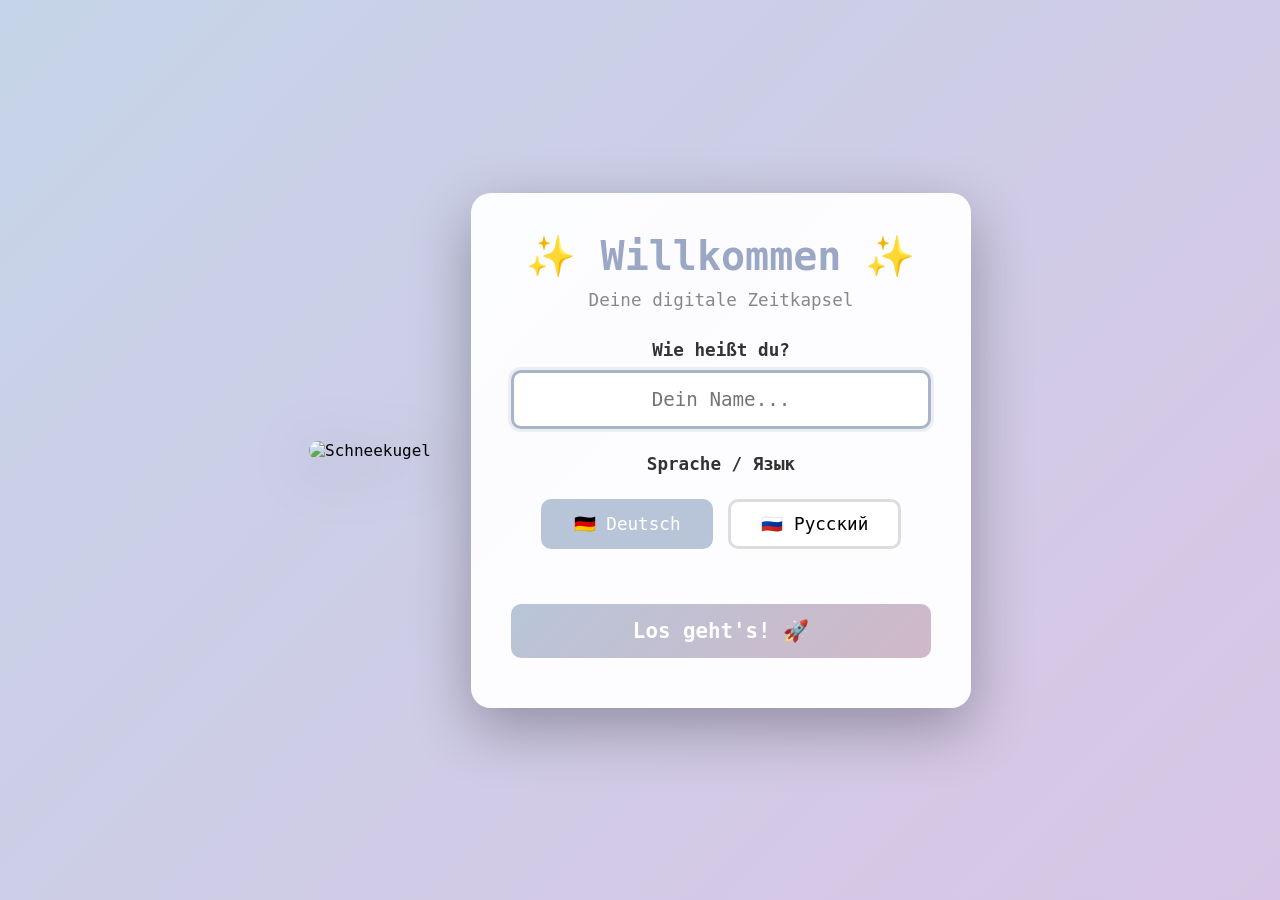
==== welcome.html @ e7796a83 "wrking verions" ====
<!DOCTYPE html>
<html lang="de">
<head>
  <meta charset="UTF-8">
  <meta name="viewport" content="width=device-width, initial-scale=1.0">
  <title>Diasite</title>
  <style>
    * {
      margin: 0;
      padding: 0;
      box-sizing: border-box;
    }

    body {
      font-family: 'Monaco', 'Menlo', 'Consolas', monospace;
      background: linear-gradient(135deg, #c5d4e8 0%, #d8c5e5 100%);
      min-height: 100vh;
      display: flex;
      align-items: center;
      justify-content: center;
      padding: 20px;
      gap: 40px;
    }

    .schneekugel-container {
      flex-shrink: 0;
      max-width: 400px;
    }

    .schneekugel-container img {
      width: 100%;
      height: auto;
      filter: drop-shadow(0 10px 30px rgba(0,0,0,0.3));
      border-radius: 20px;
    }

    .welcome-container {
      background: rgba(255, 255, 255, 0.95);
      border-radius: 20px;
      padding: 40px;
      max-width: 500px;
      width: 100%;
      box-shadow: 0 20px 60px rgba(0,0,0,0.3);
      text-align: center;
    }

    h1 {
      color: #9ba8c5;
      margin-bottom: 10px;
      font-size: 2.5em;
    }

    .subtitle {
      color: #888;
      margin-bottom: 30px;
      font-size: 1.1em;
    }

    .input-group {
      margin: 25px 0;
    }

    label {
      display: block;
      margin-bottom: 10px;
      color: #333;
      font-size: 1.1em;
      font-weight: bold;
    }

    input {
      width: 100%;
      padding: 15px;
      font-size: 1.2em;
      border: 3px solid #b8c5d8;
      border-radius: 10px;
      font-family: inherit;
      text-align: center;
    }

    input:focus {
      outline: none;
      border-color: #a8b5c8;
      box-shadow: 0 0 0 3px rgba(168, 181, 200, 0.2);
    }

    .language-selector {
      display: flex;
      gap: 15px;
      justify-content: center;
      margin: 25px 0;
    }

    .lang-btn {
      padding: 12px 30px;
      font-size: 1.1em;
      border: 3px solid #ddd;
      border-radius: 10px;
      background: white;
      cursor: pointer;
      font-family: inherit;
      transition: all 0.2s;
    }

    .lang-btn:hover {
      border-color: #b8c5d8;
      transform: translateY(-2px);
    }

    .lang-btn.active {
      background: #b8c5d8;
      color: white;
      border-color: #b8c5d8;
    }

    button[type="submit"] {
      width: 100%;
      padding: 15px;
      font-size: 1.3em;
      background: linear-gradient(135deg, #b8c5d8 0%, #d0b8c8 100%);
      color: white;
      border: none;
      border-radius: 10px;
      cursor: pointer;
      font-family: inherit;
      font-weight: bold;
      margin-top: 30px;
      transition: transform 0.2s;
    }

    button[type="submit"]:hover {
      transform: scale(1.05);
    }

    button[type="submit"]:disabled {
      opacity: 0.5;
      cursor: not-allowed;
      transform: none;
    }

    .error {
      color: #e74c3c;
      margin-top: 10px;
      font-size: 0.9em;
    }
  </style>
</head>
<body>
  <div class="schneekugel-container">
    <img src="/assets/sprites/places/schneekugel.png" alt="Schneekugel" />
  </div>
  
  <div class="welcome-container">
    <h1>✨ Willkommen ✨</h1>
    <p class="subtitle">Deine digitale Zeitkapsel</p>

    <form id="welcomeForm">
      <div class="input-group">
        <label for="playerName">Wie heißt du?</label>
        <input 
          type="text" 
          id="playerName" 
          placeholder="Dein Name..."
          required
          autofocus
        >
      </div>

      <div class="input-group">
        <label>Sprache / Язык</label>
        <div class="language-selector">
          <button type="button" class="lang-btn active" data-lang="de">🇩🇪 Deutsch</button>
          <button type="button" class="lang-btn" data-lang="ru">🇷🇺 Русский</button>
        </div>
      </div>

      <button type="submit">Los geht's! 🚀</button>
      <div class="error" id="error"></div>
    </form>
  </div>

  <script>
    const translations = {
      de: {
        title: '✨ Willkommen ✨',
        subtitle: 'Deine digitale Zeitkapsel',
        nameLabel: 'Wie heißt du?',
        namePlaceholder: 'Dein Name...',
        langLabel: 'Sprache / Язык',
        submit: 'Los geht\'s! 🚀',
        errorEmpty: 'Bitte gib deinen Namen ein!'
      },
      ru: {
        title: '✨ Добро пожаловать ✨',
        subtitle: 'Твоя цифровая капсула времени',
        nameLabel: 'Как тебя зовут?',
        namePlaceholder: 'Твоё имя...',
        langLabel: 'Sprache / Язык',
        submit: 'Поехали! 🚀',
        errorEmpty: 'Пожалуйста, введи своё имя!'
      }
    };

    let currentLang = 'de';

    // Language switching
    document.querySelectorAll('.lang-btn').forEach(btn => {
      btn.addEventListener('click', () => {
        currentLang = btn.dataset.lang;
        document.querySelectorAll('.lang-btn').forEach(b => b.classList.remove('active'));
        btn.classList.add('active');
        updateText();
      });
    });

    function updateText() {
      const t = translations[currentLang];
      document.querySelector('h1').textContent = t.title;
      document.querySelector('.subtitle').textContent = t.subtitle;
      document.querySelector('label[for="playerName"]').textContent = t.nameLabel;
      document.querySelector('#playerName').placeholder = t.namePlaceholder;
      document.querySelector('.input-group label:nth-of-type(1)').nextElementSibling.querySelector('label').textContent = t.langLabel;
      document.querySelector('button[type="submit"]').textContent = t.submit;
    }

    // Form submission
    document.getElementById('welcomeForm').addEventListener('submit', (e) => {
      e.preventDefault();
      
      const name = document.getElementById('playerName').value.trim();
      const errorEl = document.getElementById('error');
      
      if (!name) {
        errorEl.textContent = translations[currentLang].errorEmpty;
        return;
      }

      // Save to localStorage
      const initialState = {
        player: {
          name: name,
          language: currentLang,
          currentLocation: 'fountain',
          inventory: [],
          visitedLocations: ['fountain'],
          achievements: []
        },
        gameProgress: {
          gamesPlayed: [],
          gamesWon: [],
          collectiblesFound: [],
          totalPhotos: 0,
          photosToken: Date.now()
        },
        session: {
          firstVisit: new Date().toISOString(),
          lastVisit: new Date().toISOString(),
          totalPlayTime: 0,
          visitCount: 1
        },
        guestbook: []
      };

      localStorage.setItem('diasite_state', JSON.stringify(initialState));
      
      // Redirect to fountain page
      window.location.href = 'index.html#fountain';
    });
  </script>
</body>
</html>
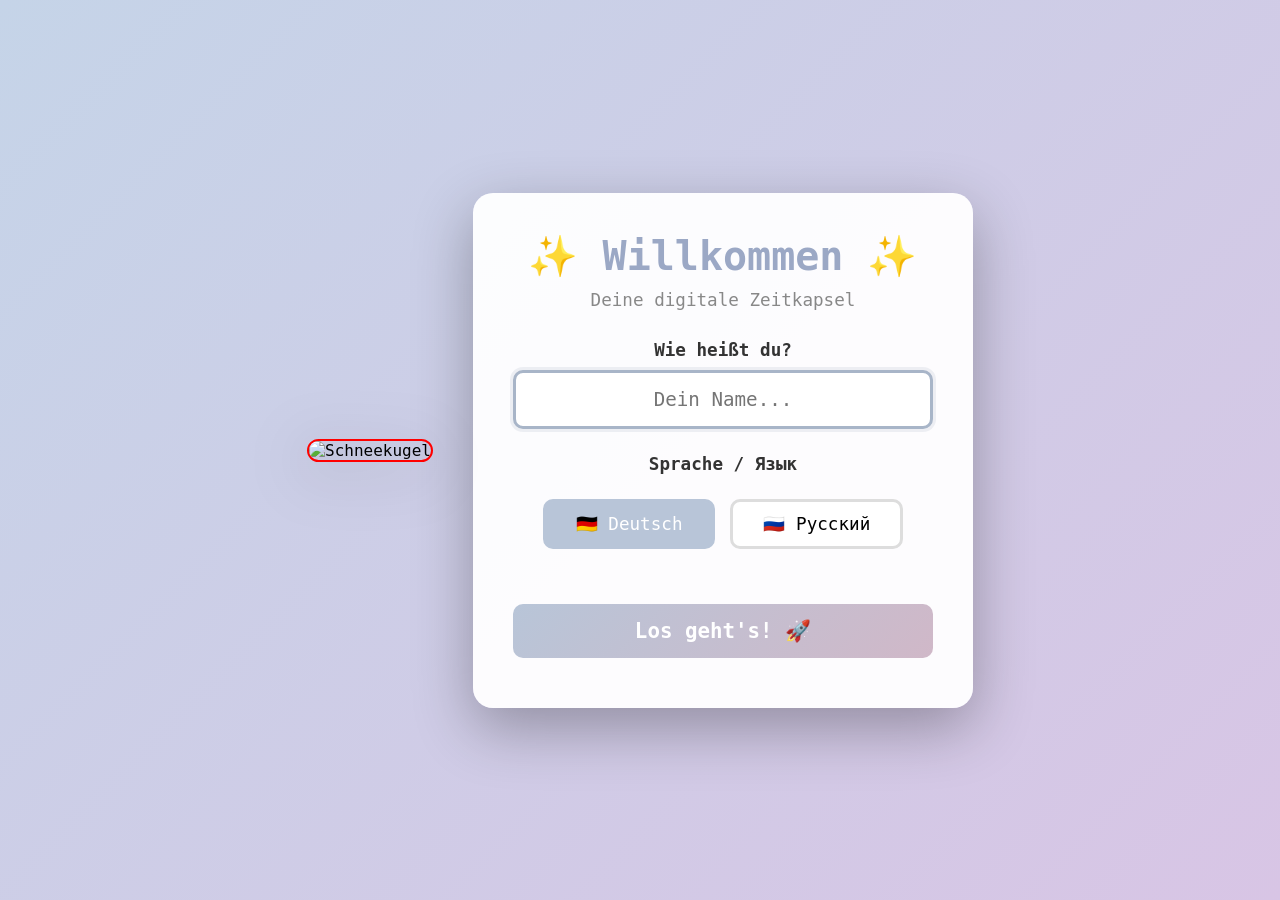
==== commit 5356c630: "much better mvp! only one msg box after first lvl lacking" ====
--- a/welcome.html
+++ b/welcome.html
@@ -147,7 +147,7 @@
 </head>
 <body>
   <div class="schneekugel-container">
-    <img src="/assets/sprites/places/schneekugel.png" alt="Schneekugel" />
+    <img src="/assets/sprites/places/schneekugel.png" alt="Schneekugel" onerror="console.error('❌ Image failed to load:', this.src); this.style.border='2px solid red';" />
   </div>
   
   <div class="welcome-container">
@@ -180,6 +180,9 @@
   </div>
 
   <script>
+    console.log('🎮 Welcome page loaded!');
+    console.log('📂 Current URL:', window.location.href);
+
     const translations = {
       de: {
         title: '✨ Willkommen ✨',
@@ -240,14 +243,14 @@
         player: {
           name: name,
           language: currentLang,
-          currentLocation: 'fountain',
+          currentLocation: 'botanical-garden',
           inventory: [],
-          visitedLocations: ['fountain'],
+          visitedLocations: [],
           achievements: []
         },
         gameProgress: {
-          gamesPlayed: [],
-          gamesWon: [],
+          gamesPlayed: {},
+          gamesWon: {},
           collectiblesFound: [],
           totalPhotos: 0,
           photosToken: Date.now()
@@ -262,9 +265,9 @@
       };
 
       localStorage.setItem('diasite_state', JSON.stringify(initialState));
-      
-      // Redirect to fountain page
-      window.location.href = 'index.html#fountain';
+
+      // Redirect to main game (will auto-spawn at botanical garden)
+      window.location.href = 'index.html';
     });
   </script>
 </body>
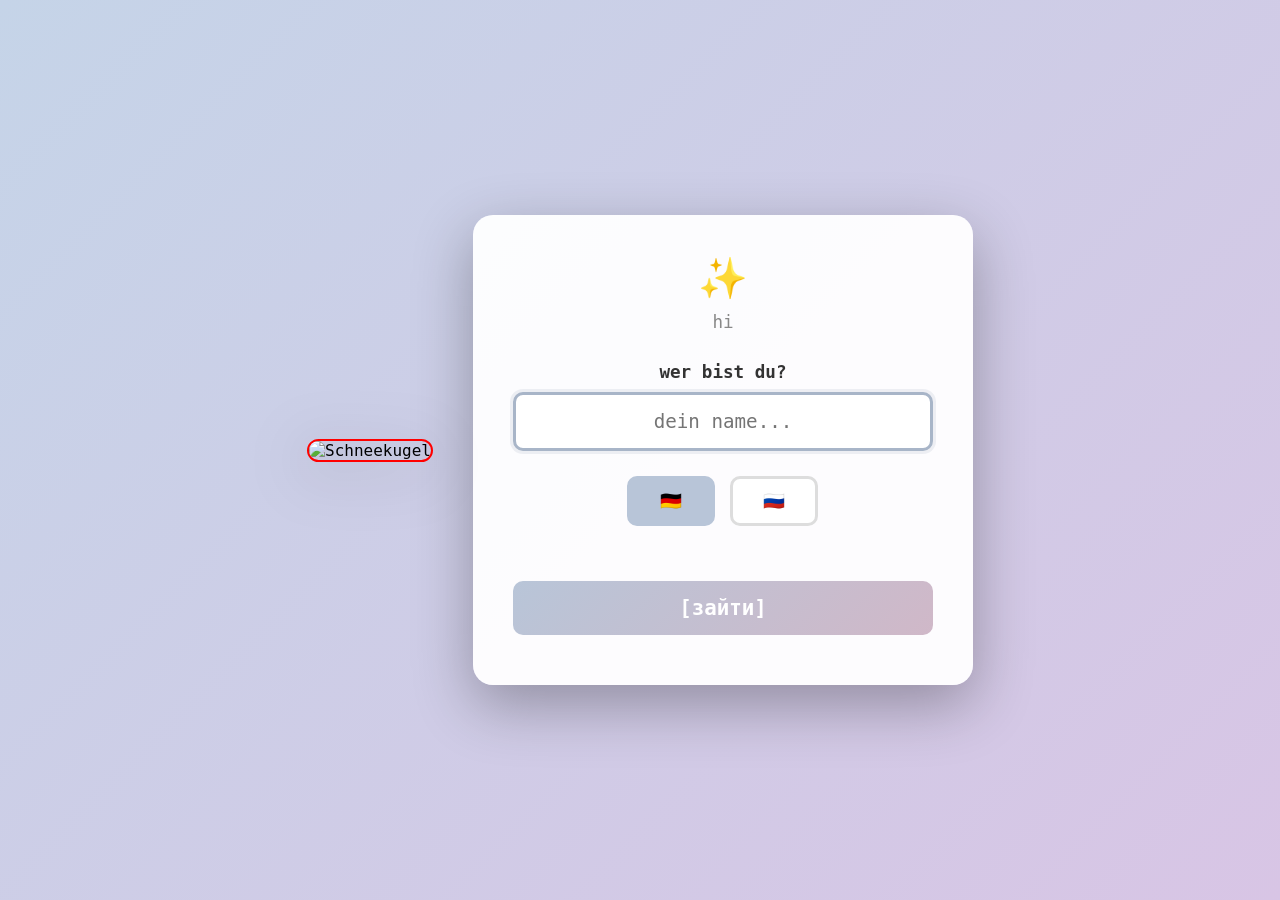
==== commit 0e4c3de8: "ohaaaa!" ====
--- a/welcome.html
+++ b/welcome.html
@@ -151,30 +151,30 @@
   </div>
   
   <div class="welcome-container">
-    <h1>✨ Willkommen ✨</h1>
-    <p class="subtitle">Deine digitale Zeitkapsel</p>
+    <h1>✨</h1>
+    <p class="subtitle">hi</p>
 
     <form id="welcomeForm">
       <div class="input-group">
-        <label for="playerName">Wie heißt du?</label>
+        <label for="playerName">wer bist du?</label>
         <input 
           type="text" 
           id="playerName" 
-          placeholder="Dein Name..."
+          placeholder="dein name..."
           required
           autofocus
         >
       </div>
 
       <div class="input-group">
-        <label>Sprache / Язык</label>
+        <label></label>
         <div class="language-selector">
-          <button type="button" class="lang-btn active" data-lang="de">🇩🇪 Deutsch</button>
-          <button type="button" class="lang-btn" data-lang="ru">🇷🇺 Русский</button>
+          <button type="button" class="lang-btn active" data-lang="de">🇩🇪 </button>
+          <button type="button" class="lang-btn" data-lang="ru">🇷🇺 </button>
         </div>
       </div>
 
-      <button type="submit">Los geht's! 🚀</button>
+      <button type="submit">[зайти]</button>
       <div class="error" id="error"></div>
     </form>
   </div>
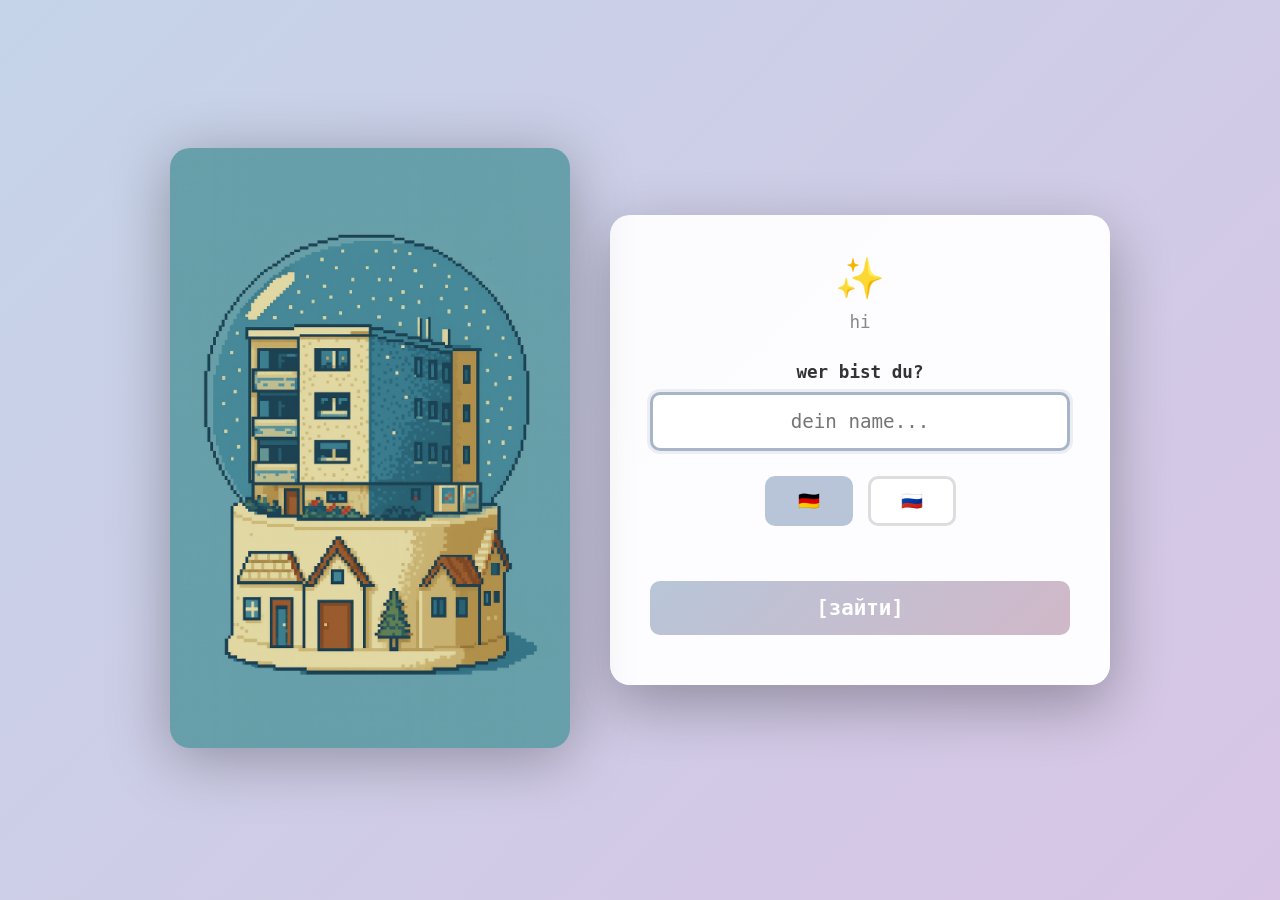
==== commit 8d0d711a: "Add default.png fallback and fix welcome.html asset path" ====
--- a/welcome.html
+++ b/welcome.html
@@ -147,7 +147,7 @@
 </head>
 <body>
   <div class="schneekugel-container">
-    <img src="/assets/sprites/places/schneekugel.png" alt="Schneekugel" onerror="console.error('❌ Image failed to load:', this.src); this.style.border='2px solid red';" />
+    <img src="assets/sprites/places/schneekugel.png" alt="Schneekugel" onerror="console.error('❌ Image failed to load:', this.src); this.style.border='2px solid red';" />
   </div>
   
   <div class="welcome-container">
